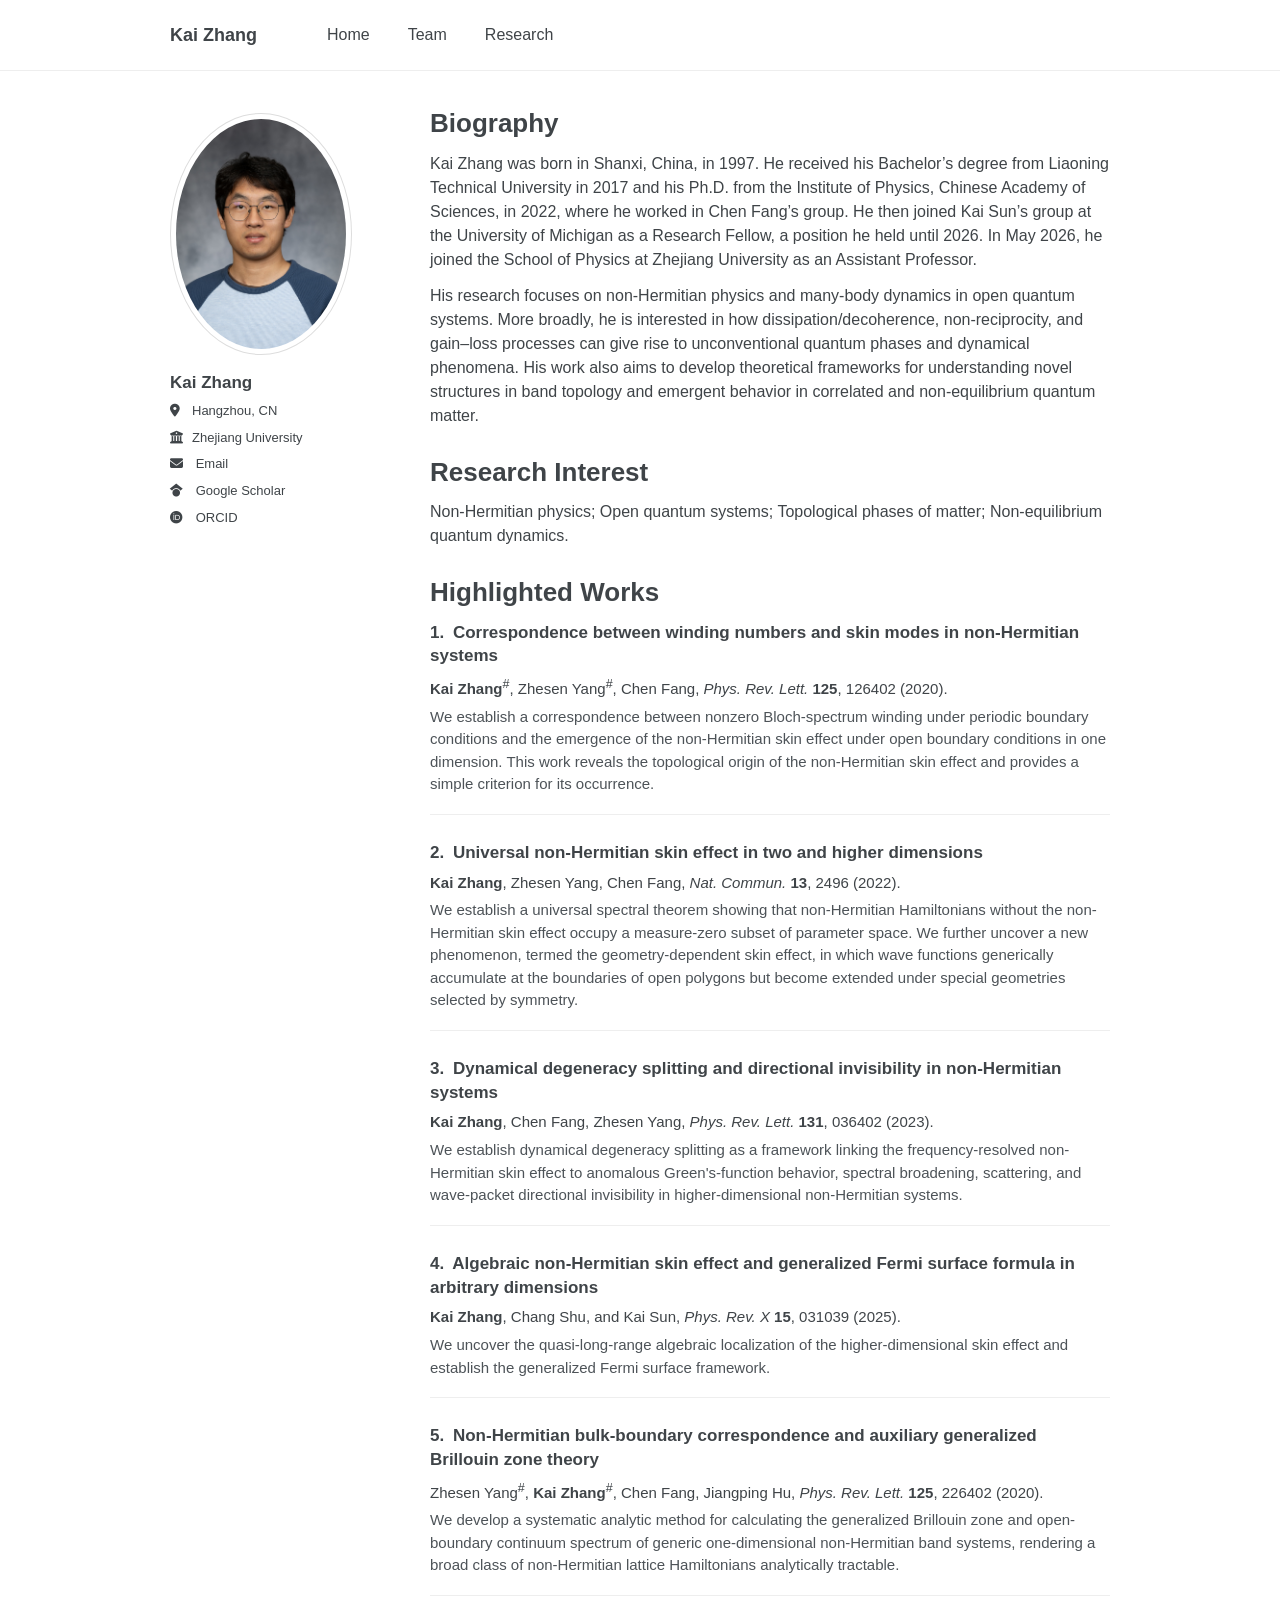
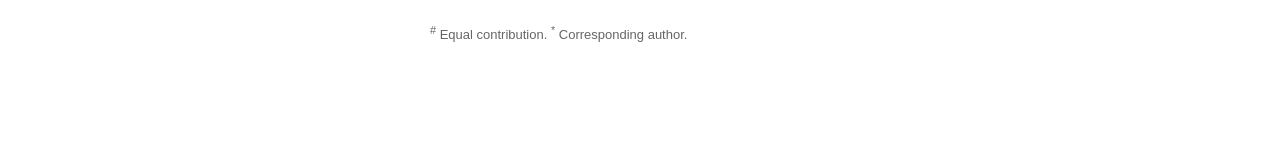
==== index.html @ 3cf2963d "Update index.html" ====
<!DOCTYPE html>
<html lang="en">
<head>
  <meta charset="UTF-8">
  <title>Kai Zhang</title>
  <meta name="viewport" content="width=device-width, initial-scale=1.0">
  <link rel="stylesheet" href="style.css">
  <link rel="stylesheet"
        href="https://cdnjs.cloudflare.com/ajax/libs/font-awesome/6.5.1/css/all.min.css">
</head>
<body>

  <header class="topbar">
    <div class="topbar-inner">
      <div class="site-title">Kai Zhang</div>
      <nav class="nav-links">
        <a href="index.html">Home</a>
        <a href="team.html">Team</a>
        <a href="research.html">Research</a>
      </nav>
    </div>
  </header>

  <main class="site-container home-grid">

    <aside class="sidebar">
      <img src="kai.jpg" alt="Kai Zhang" class="profile-photo">

      <h2>Kai Zhang</h2>

      <p class="side-item">
        <i class="fa-solid fa-location-dot"></i>Hangzhou, CN
      </p>

      <p class="side-item">
        <i class="fa-solid fa-building-columns"></i>Zhejiang University
      </p>

      <p class="side-item">
        <i class="fa-solid fa-envelope"></i>
        <a href="mailto:phykai@zju.edu.cn">Email</a>
      </p>

      <p class="side-item">
        <i class="fa-brands fa-google-scholar"></i>
        <a href="https://scholar.google.com/citations?hl=en&user=4ITLYR4AAAAJ" target="_blank">
          Google Scholar
        </a>
      </p>

      <p class="side-item">
        <i class="fa-brands fa-orcid"></i>
        <a href="https://orcid.org/0000-0002-9684-7016" target="_blank">
          ORCID
        </a>
      </p>
    </aside>

    <section class="main-content">

      <section>
        <h1>Biography</h1>

        <p>
          Kai Zhang was born in Shanxi, China, in 1997. He received his Bachelor’s degree from Liaoning Technical University in 2017 
          and his Ph.D. from the Institute of Physics, Chinese Academy of Sciences, in 2022, where he worked in Chen Fang’s group. 
          He then joined Kai Sun’s group at the University of Michigan as a Research Fellow, a position he held until 2026. 
          In May 2026, he joined the School of Physics at Zhejiang University as an Assistant Professor. 
        </p>

        <p>
          His research focuses on non-Hermitian physics and many-body dynamics
          in open quantum systems. More broadly, he is interested in how
          dissipation/decoherence, non-reciprocity, and gain–loss processes can
          give rise to unconventional quantum phases and dynamical phenomena.
          His work also aims to develop theoretical frameworks for understanding
          novel structures in band topology and emergent behavior in correlated
          and non-equilibrium quantum matter.
        </p>
      </section>

      <section>
        <h1>Research Interest</h1>

        <p>
          Non-Hermitian physics; Open quantum systems; Topological phases of matter;
          Non-equilibrium quantum dynamics.
        </p>
      </section>

      <section class="highlighted-works">
        <h1>Highlighted Works</h1>

        <div class="work-item">
          <h2>
            <span class="work-number">1.</span>
            <a href="https://link.aps.org/doi/10.1103/PhysRevLett.125.126402" target="_blank">
              Correspondence between winding numbers and skin modes in non-Hermitian systems
            </a>
          </h2>
          <p class="work-authors">
            <strong>Kai Zhang</strong><sup>#</sup>, Zhesen Yang<sup>#</sup>, Chen Fang,
            <em>Phys. Rev. Lett.</em> <strong>125</strong>, 126402 (2020).
          </p>
          <p class="work-summary">
            We establish a correspondence between nonzero Bloch-spectrum winding under periodic
            boundary conditions and the emergence of the non-Hermitian skin effect under open
            boundary conditions in one dimension. This work reveals the topological origin of
            the non-Hermitian skin effect and provides a simple criterion for its occurrence.
          </p>
        </div>

        <div class="work-item">
          <h2>
            <span class="work-number">2.</span>
            <a href="https://www.nature.com/articles/s41467-022-30161-6" target="_blank">
              Universal non-Hermitian skin effect in two and higher dimensions
            </a>
          </h2>
          <p class="work-authors">
            <strong>Kai Zhang</strong>, Zhesen Yang, Chen Fang,
            <em>Nat. Commun.</em> <strong>13</strong>, 2496 (2022).
          </p>
          <p class="work-summary">
            We establish a universal spectral theorem showing that non-Hermitian Hamiltonians
            without the non-Hermitian skin effect occupy a measure-zero subset of parameter space.
            We further uncover a new phenomenon, termed the geometry-dependent skin effect,
            in which wave functions generically accumulate at the boundaries of open polygons
            but become extended under special geometries selected by symmetry.
          </p>
        </div>

        <div class="work-item">
          <h2>
            <span class="work-number">3.</span>
            <a href="https://link.aps.org/doi/10.1103/PhysRevLett.131.036402" target="_blank">
              Dynamical degeneracy splitting and directional invisibility in non-Hermitian systems
            </a>
          </h2>
          <p class="work-authors">
            <strong>Kai Zhang</strong>, Chen Fang, Zhesen Yang,
            <em>Phys. Rev. Lett.</em> <strong>131</strong>, 036402 (2023).
          </p>
          <p class="work-summary">
            We establish dynamical degeneracy splitting as a framework linking the
            frequency-resolved non-Hermitian skin effect to anomalous Green's-function
            behavior, spectral broadening, scattering, and wave-packet directional
            invisibility in higher-dimensional non-Hermitian systems.
          </p>
        </div>

        <div class="work-item">
          <h2>
            <span class="work-number">4.</span>
            <a href="https://journals.aps.org/prx/abstract/10.1103/cwwd-bclc" target="_blank">
              Algebraic non-Hermitian skin effect and generalized Fermi surface formula in arbitrary dimensions
            </a>
          </h2>
          <p class="work-authors">
            <strong>Kai Zhang</strong>, Chang Shu, and Kai Sun,
            <em>Phys. Rev. X</em> <strong>15</strong>, 031039 (2025).
          </p>
          <p class="work-summary">
            We uncover the quasi-long-range algebraic localization of the higher-dimensional
            skin effect and establish the generalized Fermi surface framework.
          </p>
        </div>

        <div class="work-item">
          <h2>
            <span class="work-number">5.</span>
            <a href="https://link.aps.org/doi/10.1103/PhysRevLett.125.226402" target="_blank">
              Non-Hermitian bulk-boundary correspondence and auxiliary generalized Brillouin zone theory
            </a>
          </h2>
          <p class="work-authors">
            Zhesen Yang<sup>#</sup>, <strong>Kai Zhang</strong><sup>#</sup>,
            Chen Fang, Jiangping Hu,
            <em>Phys. Rev. Lett.</em> <strong>125</strong>, 226402 (2020).
          </p>
          <p class="work-summary">
            We develop a systematic analytic method for calculating the generalized Brillouin
            zone and open-boundary continuum spectrum of generic one-dimensional non-Hermitian
            band systems, rendering a broad class of non-Hermitian lattice Hamiltonians
            analytically tractable.
          </p>
        </div>

        <p class="note"><sup>#</sup> Equal contribution.  <sup>*</sup> Corresponding author.</p>
      </section>

    </section>
  </main>

</body>
</html>
---- style.css ----
/* Global */
html {
  overflow-y: scroll;
}

body {
  margin: 0;
  padding: 0;
  font-family: Arial, Helvetica, sans-serif;
  color: #3f4448;
  background: #ffffff;
}

a {
  color: #2793c7;
  text-decoration: underline;
}

a:hover {
  color: #16729c;
}

/* Top navigation bar */
.topbar {
  width: 100%;
  height: 70px;
  border-bottom: 1px solid #eeeeee;
  background: #ffffff;
}

.topbar-inner {
  max-width: 980px;
  height: 70px;
  margin: 0 auto;
  padding: 0 20px;

  display: flex;
  align-items: center;
  justify-content: flex-start;
  box-sizing: border-box;
}

.site-title {
  font-size: 18px;
  font-weight: 700;
  color: #3f4448;
  margin-right: 70px;
}

.nav-links {
  display: flex;
  align-items: center;
  gap: 38px;
}

.nav-links a {
  font-size: 16px;
  font-weight: 500;
  color: #3f4448;
  text-decoration: none;
}

.nav-links a:hover {
  color: #2793c7;
  text-decoration: none;
}

/* Main layout */
.site-container {
  max-width: 980px;
  margin: 0 auto;
  padding: 36px 20px 70px 20px;
  box-sizing: border-box;
}

/* Homepage two-column layout */
.home-grid {
  display: grid;
  grid-template-columns: 190px 1fr;
  column-gap: 70px;
  align-items: start;
}

/* Sidebar */
.sidebar {
  padding-top: 6px;
}

.profile-photo {
  width: 170px;
  height: 230px;
  object-fit: cover;
  border-radius: 50%;
  border: 1px solid #dddddd;
  padding: 5px;
  background: #ffffff;
  display: block;
  margin-bottom: 18px;
}

.sidebar h2 {
  font-size: 17px;
  line-height: 1.2;
  margin: 0 0 4px 0;
  color: #3f4448;
}

.side-item {
  font-size: 13px;
  line-height: 1.35;
  margin: 9px 0;
  color: #3f4448;
}

.side-item i {
  width: 18px;
  margin-right: 4px;
  color: #3f4448;
}

.side-item a {
  color: #3f4448;
  text-decoration: none;
}

.side-item a:hover {
  color: #2793c7;
  text-decoration: none;
}

/* Main content */
.main-content {
  max-width: 680px;
  min-width: 0;
}

.main-content section {
  margin-bottom: 28px;
}

h1 {
  font-size: 26px;
  line-height: 1.25;
  font-weight: 700;
  margin: 0 0 12px 0;
  color: #3f4448;
}

h2 {
  font-size: 17px;
  line-height: 1.35;
  font-weight: 700;
  margin: 20px 0 6px 0;
  color: #3f4448;
}

p {
  font-size: 16px;
  line-height: 1.5;
  margin: 6px 0 12px 0;
  color: #3f4448;
}

ul {
  margin-top: 6px;
  padding-left: 24px;
}

li {
  font-size: 16px;
  line-height: 1.5;
  margin-bottom: 5px;
}

/* Single-column pages: Team and Research */
.page-content {
  max-width: 760px;
}

.page-content section {
  margin-bottom: 30px;
}

/* Research image block, if used */
.research-block {
  display: grid;
  grid-template-columns: 1fr 210px;
  column-gap: 36px;
  align-items: start;
}

.research-image {
  width: 210px;
  border-radius: 8px;
  margin-top: 10px;
}

/* Highlighted works */
.highlighted-works {
  margin-top: 28px;
}

.work-item {
  margin-bottom: 26px;
  padding-bottom: 18px;
  border-bottom: 1px solid #eeeeee;
}

.work-item h2 {
  font-size: 17px;
  line-height: 1.4;
  margin: 0 0 7px 0;
  font-weight: 700;
}

.work-number {
  color: #3f4448;
  margin-right: 4px;
}

.work-item h2 a {
  color: #3f4448;
  text-decoration: none;
}

.work-item h2 a:hover {
  color: #2793c7;
  text-decoration: underline;
}

.work-authors {
  font-size: 15px;
  line-height: 1.45;
  margin: 5px 0;
  color: #3f4448;
}

.work-summary {
  font-size: 15px;
  line-height: 1.5;
  margin: 6px 0 0 0;
  color: #4d5358;
}

.note {
  font-size: 13px;
  color: #666666;
}

/* Mobile version */
@media (max-width: 780px) {
  .topbar {
    height: auto;
  }

  .topbar-inner {
    height: auto;
    padding: 16px 20px;
    flex-direction: column;
    align-items: flex-start;
  }

  .site-title {
    margin-right: 0;
    margin-bottom: 12px;
  }

  .nav-links {
    gap: 22px;
    flex-wrap: wrap;
  }

  .site-container {
    padding: 30px 22px 60px 22px;
  }

  .home-grid {
    grid-template-columns: 1fr;
    row-gap: 34px;
  }

  .profile-photo {
    width: 160px;
    height: 210px;
  }

  .main-content {
    max-width: 100%;
  }

  .research-block {
    grid-template-columns: 1fr;
  }

  .research-image {
    width: 100%;
    max-width: 320px;
    margin-top: 18px;
  }
}

/* Publication list */
.publication-list {
  margin-top: 20px;
}

.publication-item {
  margin-bottom: 28px;
  padding-bottom: 18px;
  border-bottom: 1px solid #eeeeee;
}

.pub-number {
  font-size: 15px;
  font-weight: 700;
  margin: 0 0 4px 0;
  color: #3f4448;
}

.pub-authors {
  font-size: 15px;
  line-height: 1.45;
  margin: 0 0 5px 0;
  color: #3f4448;
}

.pub-title {
  font-size: 16px;
  line-height: 1.45;
  font-weight: 700;
  margin: 0 0 5px 0;
}

.pub-title a {
  color: #3f4448;
  text-decoration: none;
}

.pub-title a:hover {
  color: #2793c7;
  text-decoration: underline;
}

.pub-journal {
  font-size: 15px;
  line-height: 1.45;
  margin: 0;
  color: #4d5358;
}
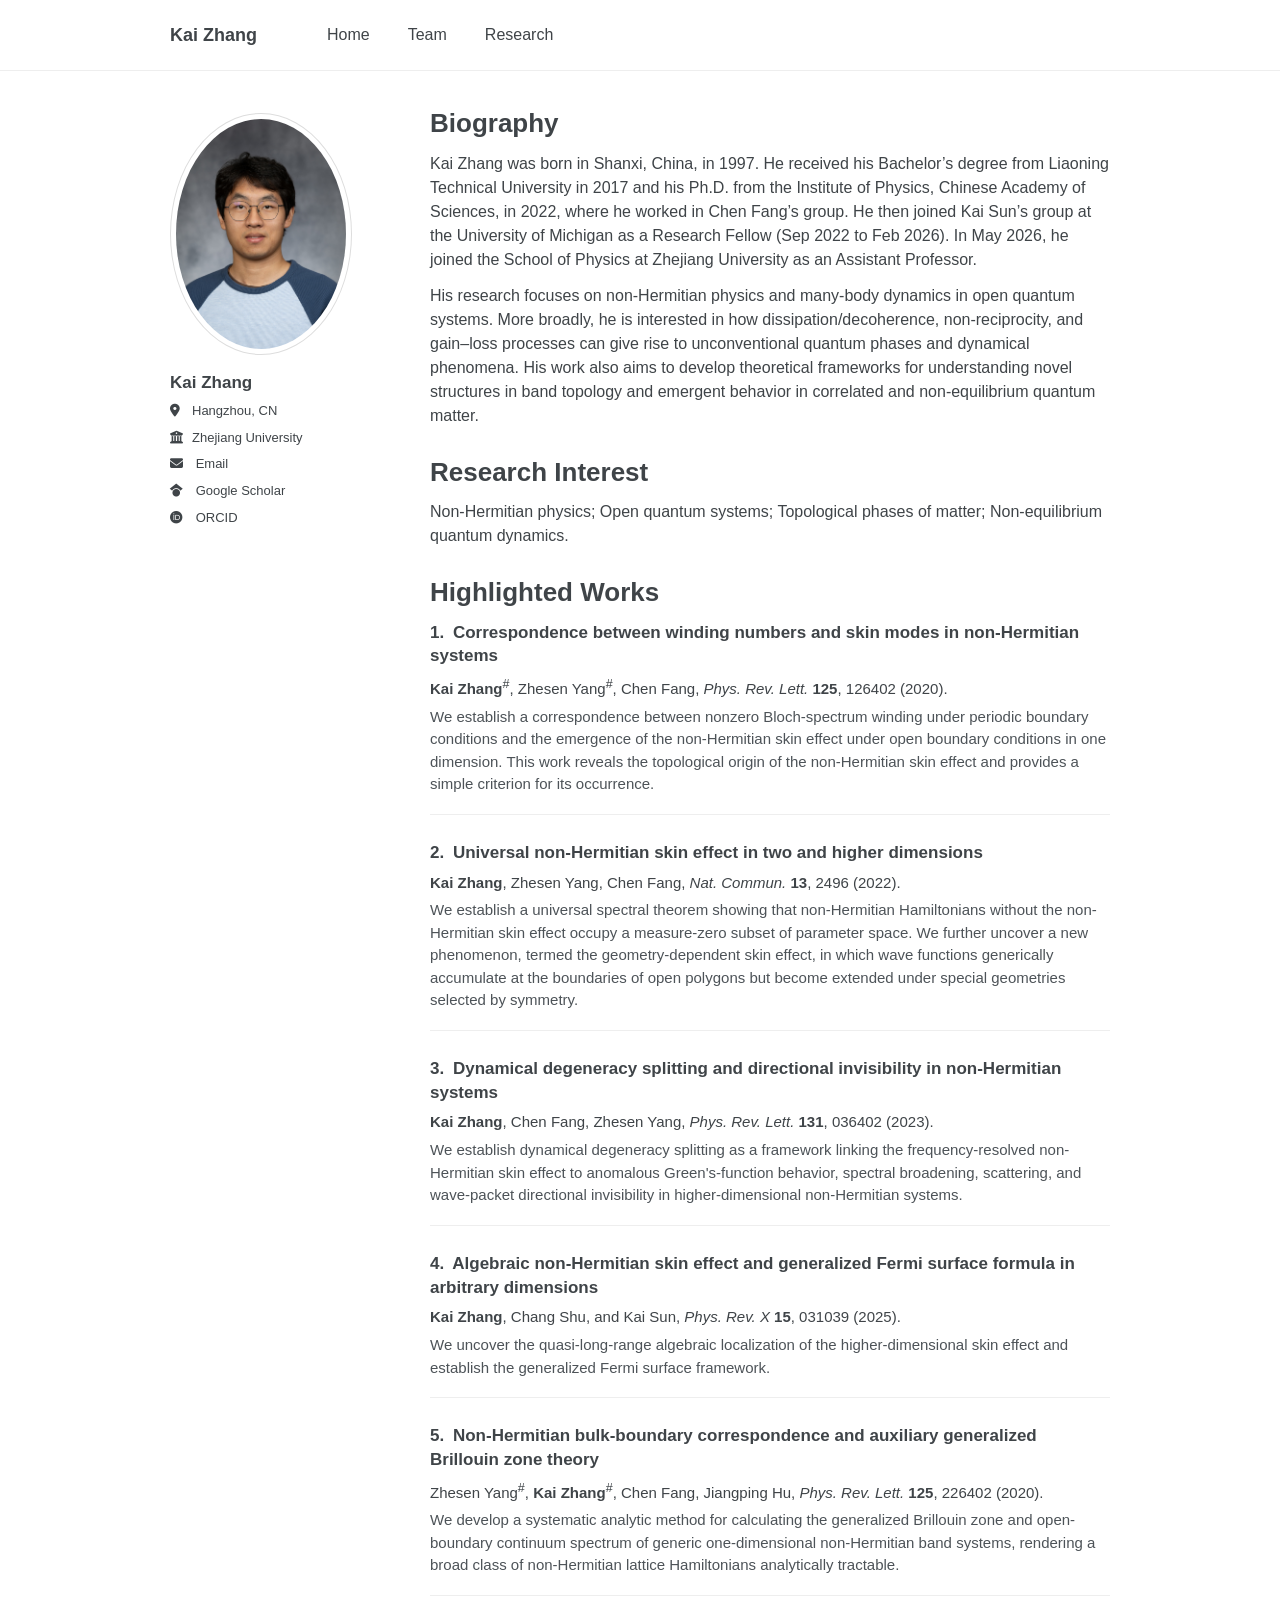
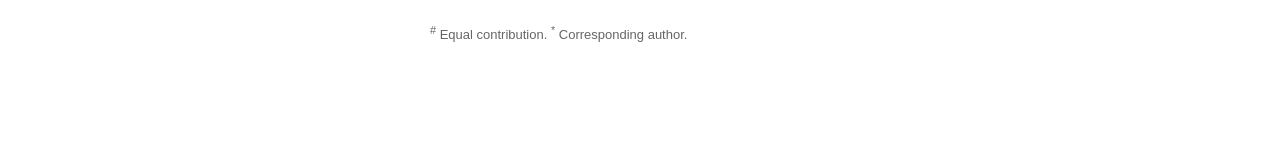
==== commit ef312e61: "Update index.html" ====
--- a/index.html
+++ b/index.html
@@ -64,7 +64,7 @@
         <p>
           Kai Zhang was born in Shanxi, China, in 1997. He received his Bachelor’s degree from Liaoning Technical University in 2017 
           and his Ph.D. from the Institute of Physics, Chinese Academy of Sciences, in 2022, where he worked in Chen Fang’s group. 
-          He then joined Kai Sun’s group at the University of Michigan as a Research Fellow, a position he held until 2026. 
+          He then joined Kai Sun’s group at the University of Michigan as a Research Fellow (Sep 2022 to Feb 2026). 
           In May 2026, he joined the School of Physics at Zhejiang University as an Assistant Professor. 
         </p>
 
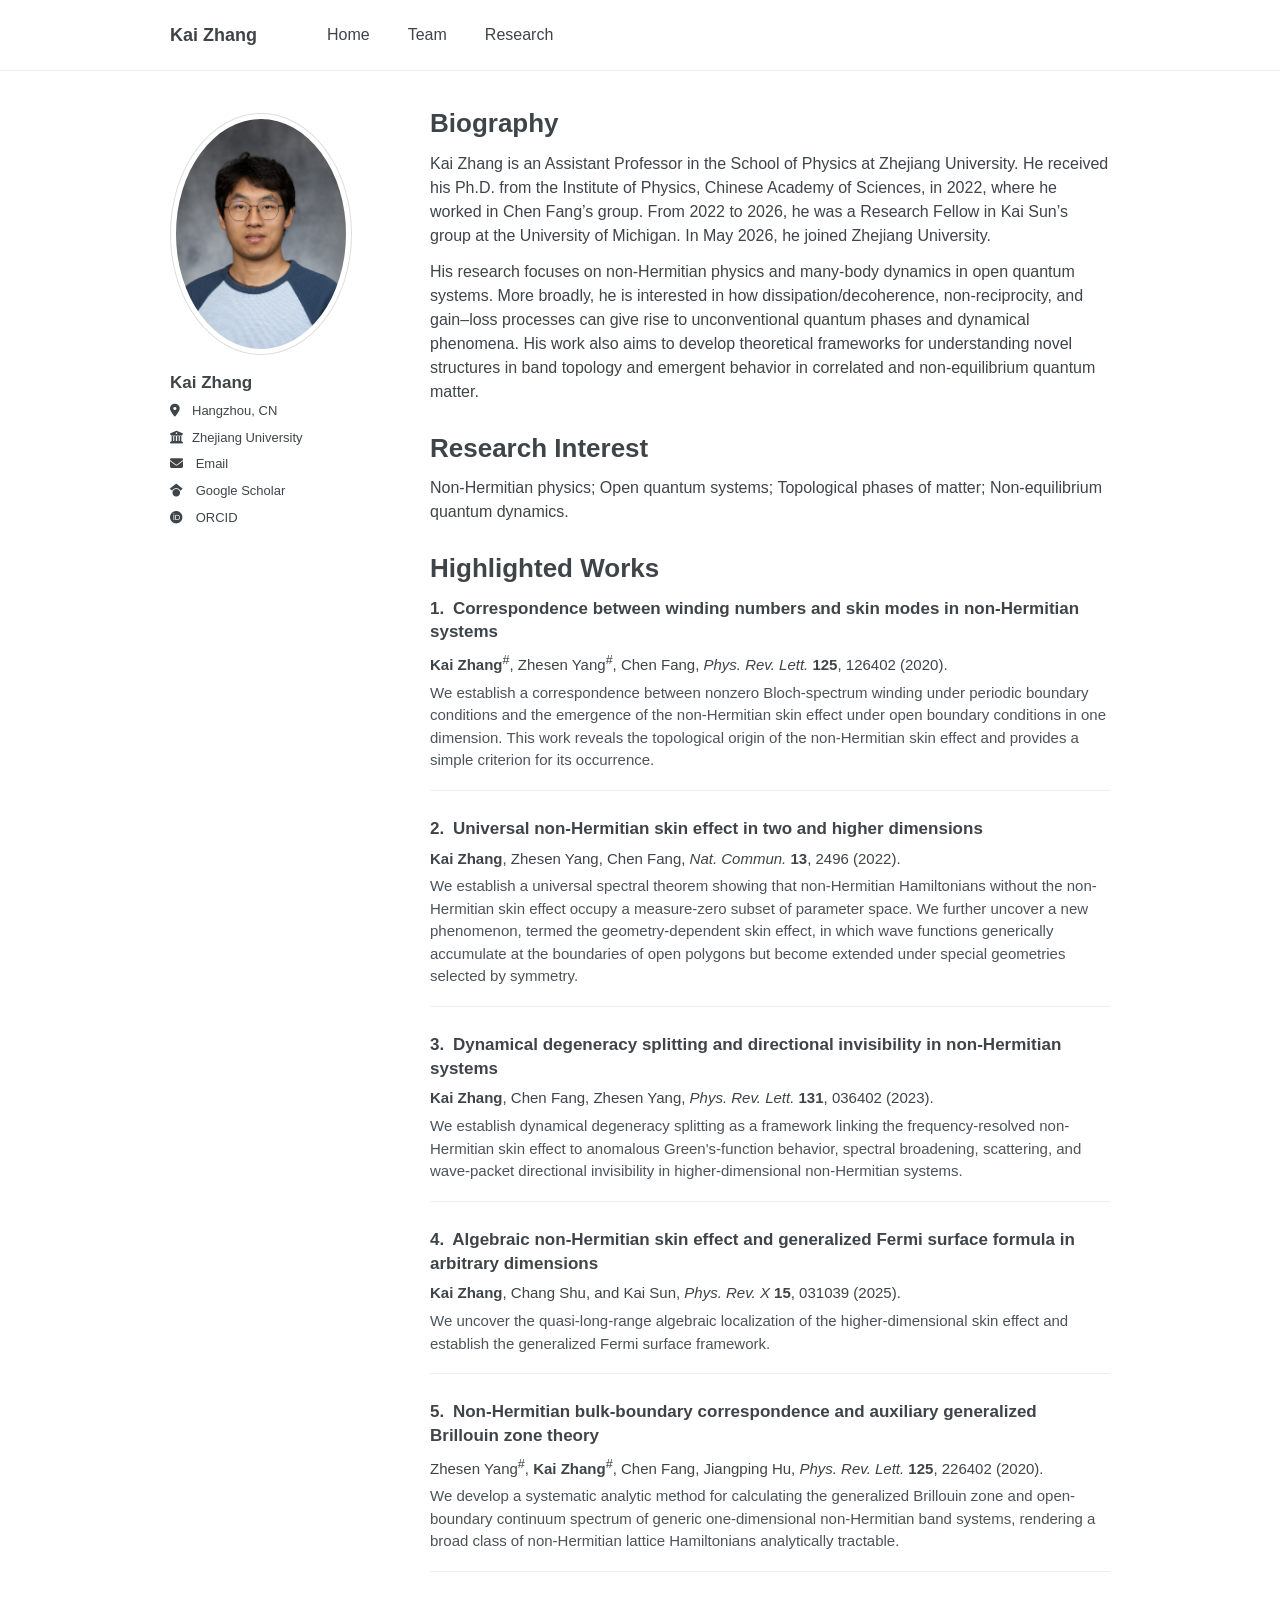
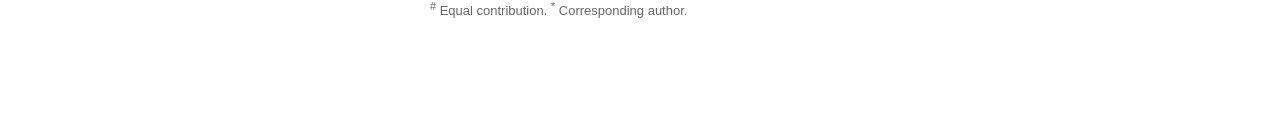
==== commit 62758534: "Update index.html" ====
--- a/index.html
+++ b/index.html
@@ -62,21 +62,13 @@
         <h1>Biography</h1>
 
         <p>
-          Kai Zhang was born in Shanxi, China, in 1997. He received his Bachelor’s degree from Liaoning Technical University in 2017 
-          and his Ph.D. from the Institute of Physics, Chinese Academy of Sciences, in 2022, where he worked in Chen Fang’s group. 
-          He then joined Kai Sun’s group at the University of Michigan as a Research Fellow (Sep 2022 to Feb 2026). 
-          In May 2026, he joined the School of Physics at Zhejiang University as an Assistant Professor. 
+          Kai Zhang is an Assistant Professor in the School of Physics at Zhejiang University. He received his Ph.D. from the Institute of Physics, Chinese Academy of Sciences, in 2022, where he worked in Chen Fang’s group. From 2022 to 2026, he was a Research Fellow in Kai Sun’s group at the University of Michigan. In May 2026, he joined Zhejiang University.
+        </p> 
+        
+        <p>
+          His research focuses on non-Hermitian physics and many-body dynamics in open quantum systems. More broadly, he is interested in how dissipation/decoherence, non-reciprocity, and gain–loss processes can give rise to unconventional quantum phases and dynamical phenomena. His work also aims to develop theoretical frameworks for understanding novel structures in band topology and emergent behavior in correlated and non-equilibrium quantum matter. 
         </p>
 
-        <p>
-          His research focuses on non-Hermitian physics and many-body dynamics
-          in open quantum systems. More broadly, he is interested in how
-          dissipation/decoherence, non-reciprocity, and gain–loss processes can
-          give rise to unconventional quantum phases and dynamical phenomena.
-          His work also aims to develop theoretical frameworks for understanding
-          novel structures in band topology and emergent behavior in correlated
-          and non-equilibrium quantum matter.
-        </p>
       </section>
 
       <section>
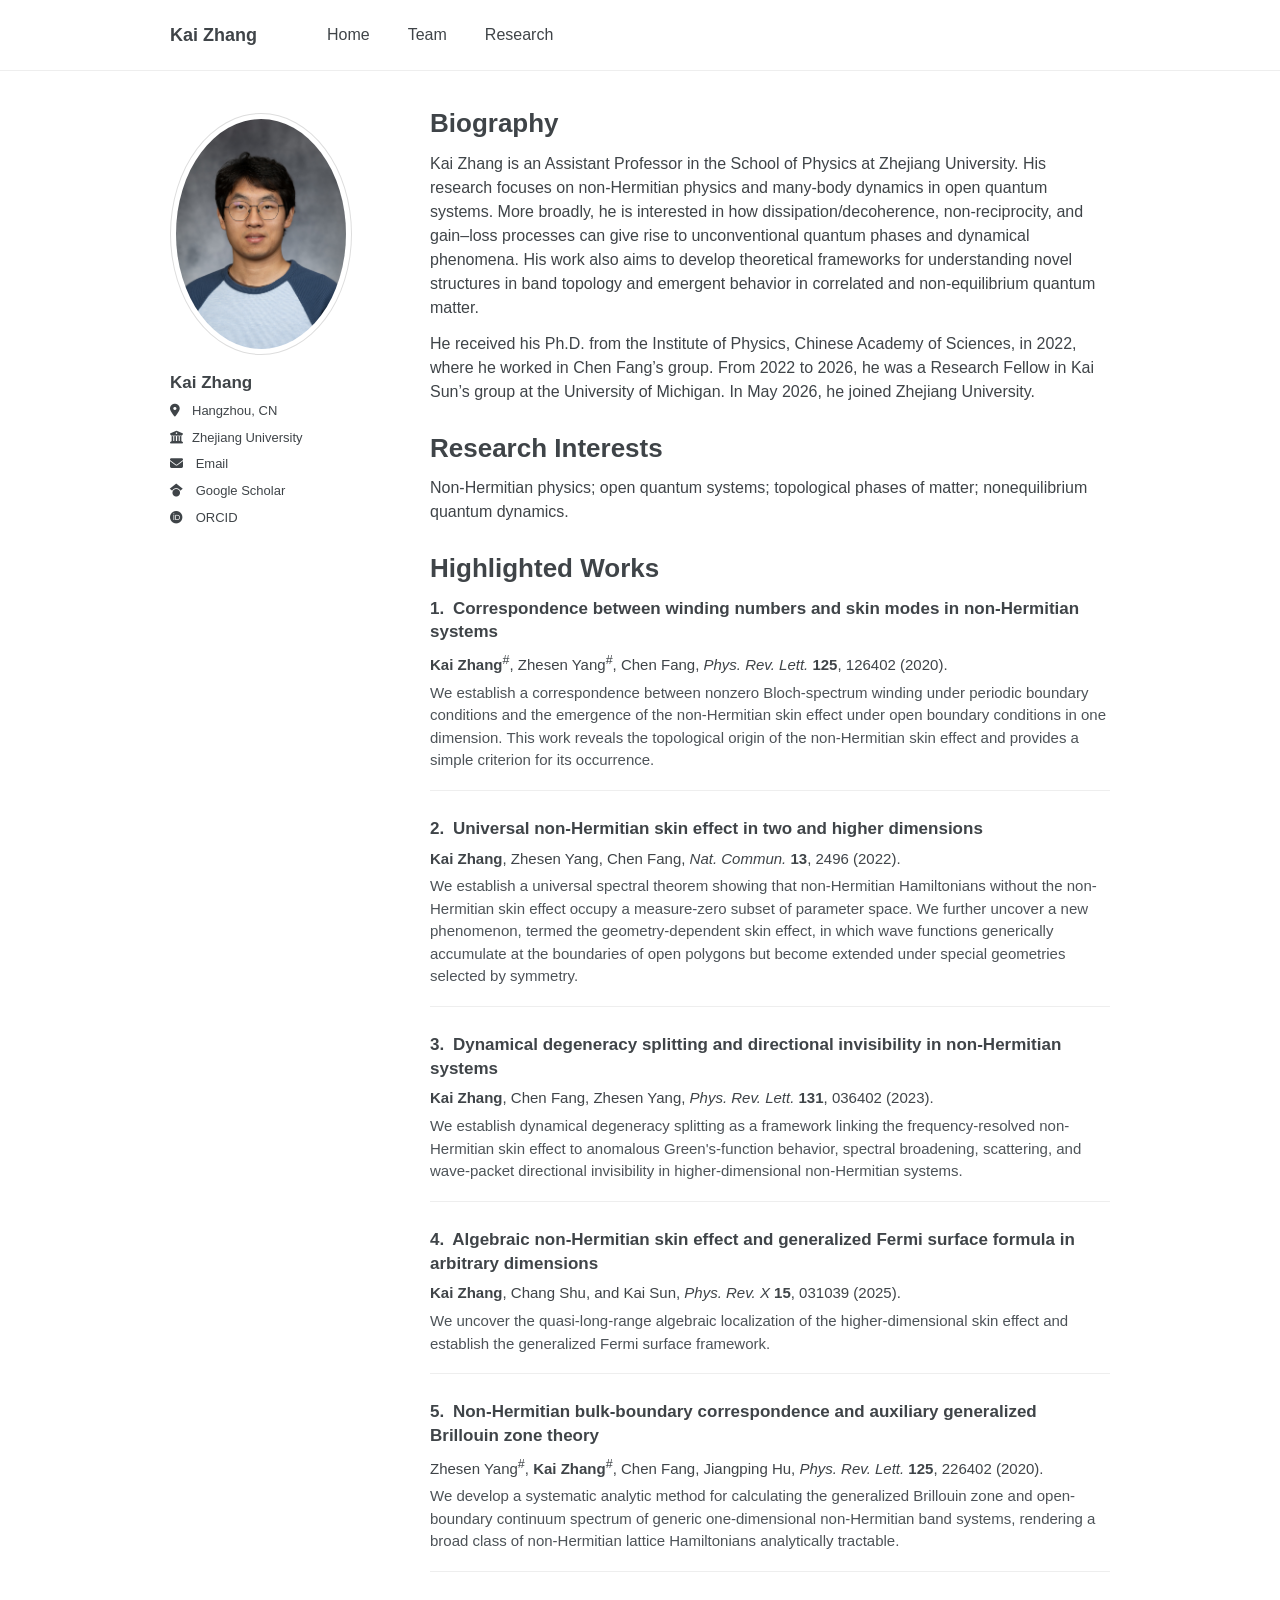
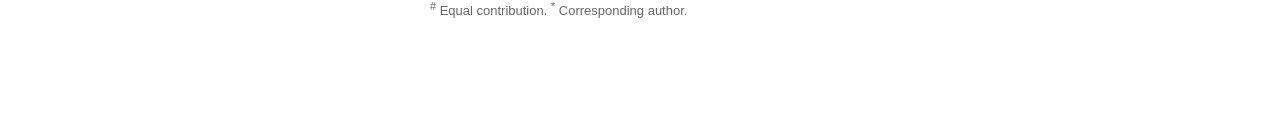
==== commit afab8087: "Update index.html" ====
--- a/index.html
+++ b/index.html
@@ -62,21 +62,20 @@
         <h1>Biography</h1>
 
         <p>
-          Kai Zhang is an Assistant Professor in the School of Physics at Zhejiang University. He received his Ph.D. from the Institute of Physics, Chinese Academy of Sciences, in 2022, where he worked in Chen Fang’s group. From 2022 to 2026, he was a Research Fellow in Kai Sun’s group at the University of Michigan. In May 2026, he joined Zhejiang University.
+          Kai Zhang is an Assistant Professor in the School of Physics at Zhejiang University. His research focuses on non-Hermitian physics and many-body dynamics in open quantum systems. More broadly, he is interested in how dissipation/decoherence, non-reciprocity, and gain–loss processes can give rise to unconventional quantum phases and dynamical phenomena. His work also aims to develop theoretical frameworks for understanding novel structures in band topology and emergent behavior in correlated and non-equilibrium quantum matter. 
         </p> 
         
         <p>
-          His research focuses on non-Hermitian physics and many-body dynamics in open quantum systems. More broadly, he is interested in how dissipation/decoherence, non-reciprocity, and gain–loss processes can give rise to unconventional quantum phases and dynamical phenomena. His work also aims to develop theoretical frameworks for understanding novel structures in band topology and emergent behavior in correlated and non-equilibrium quantum matter. 
+          He received his Ph.D. from the Institute of Physics, Chinese Academy of Sciences, in 2022, where he worked in Chen Fang’s group. From 2022 to 2026, he was a Research Fellow in Kai Sun’s group at the University of Michigan. In May 2026, he joined Zhejiang University.
         </p>
 
       </section>
 
       <section>
-        <h1>Research Interest</h1>
+        <h1>Research Interests</h1>
 
         <p>
-          Non-Hermitian physics; Open quantum systems; Topological phases of matter;
-          Non-equilibrium quantum dynamics.
+          Non-Hermitian physics; open quantum systems; topological phases of matter; nonequilibrium quantum dynamics.
         </p>
       </section>
 
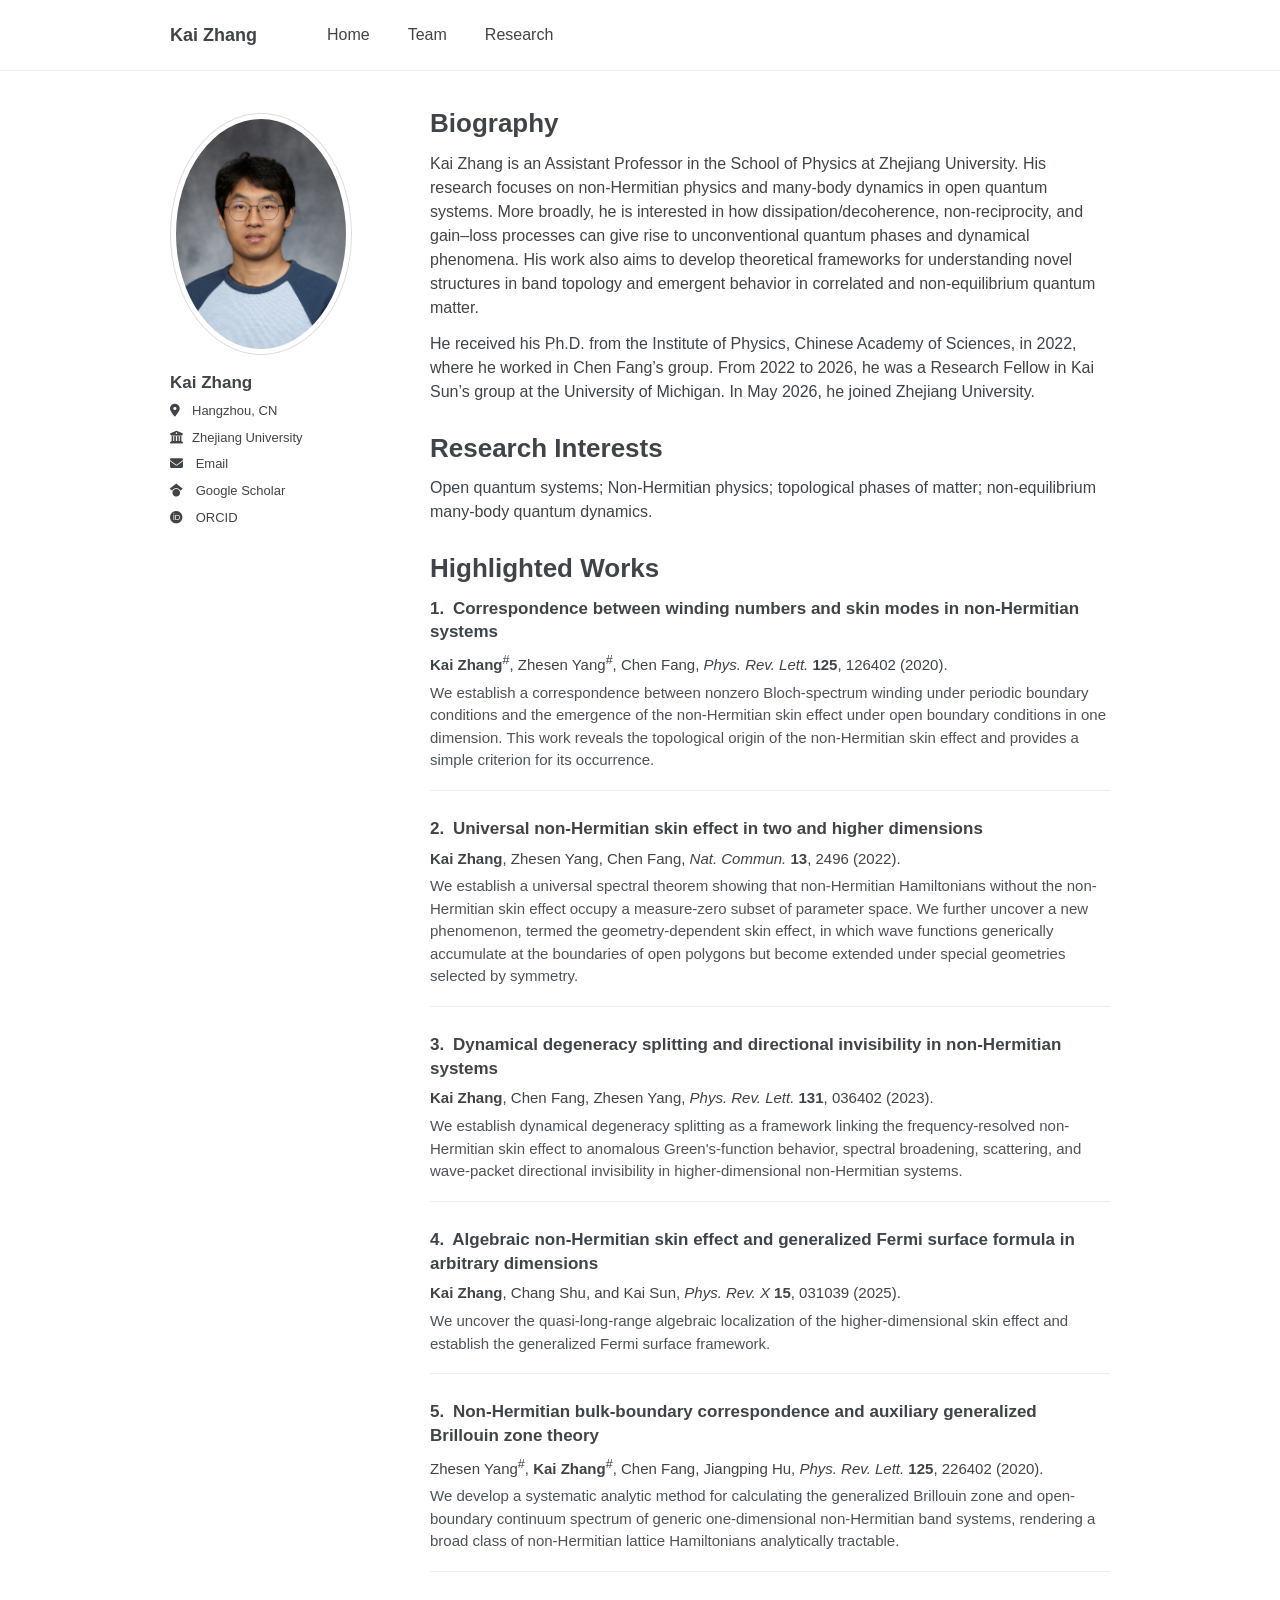
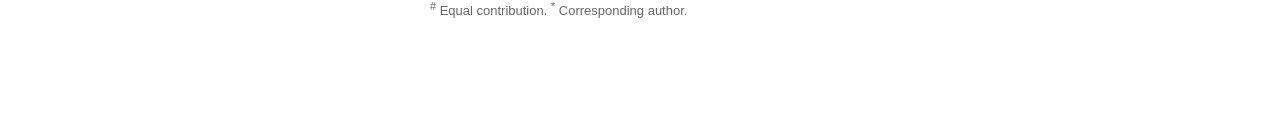
==== commit 91267e71: "Update index.html" ====
--- a/index.html
+++ b/index.html
@@ -75,7 +75,7 @@
         <h1>Research Interests</h1>
 
         <p>
-          Non-Hermitian physics; open quantum systems; topological phases of matter; nonequilibrium quantum dynamics.
+          Open quantum systems; Non-Hermitian physics; topological phases of matter; non-equilibrium many-body quantum dynamics.
         </p>
       </section>
 
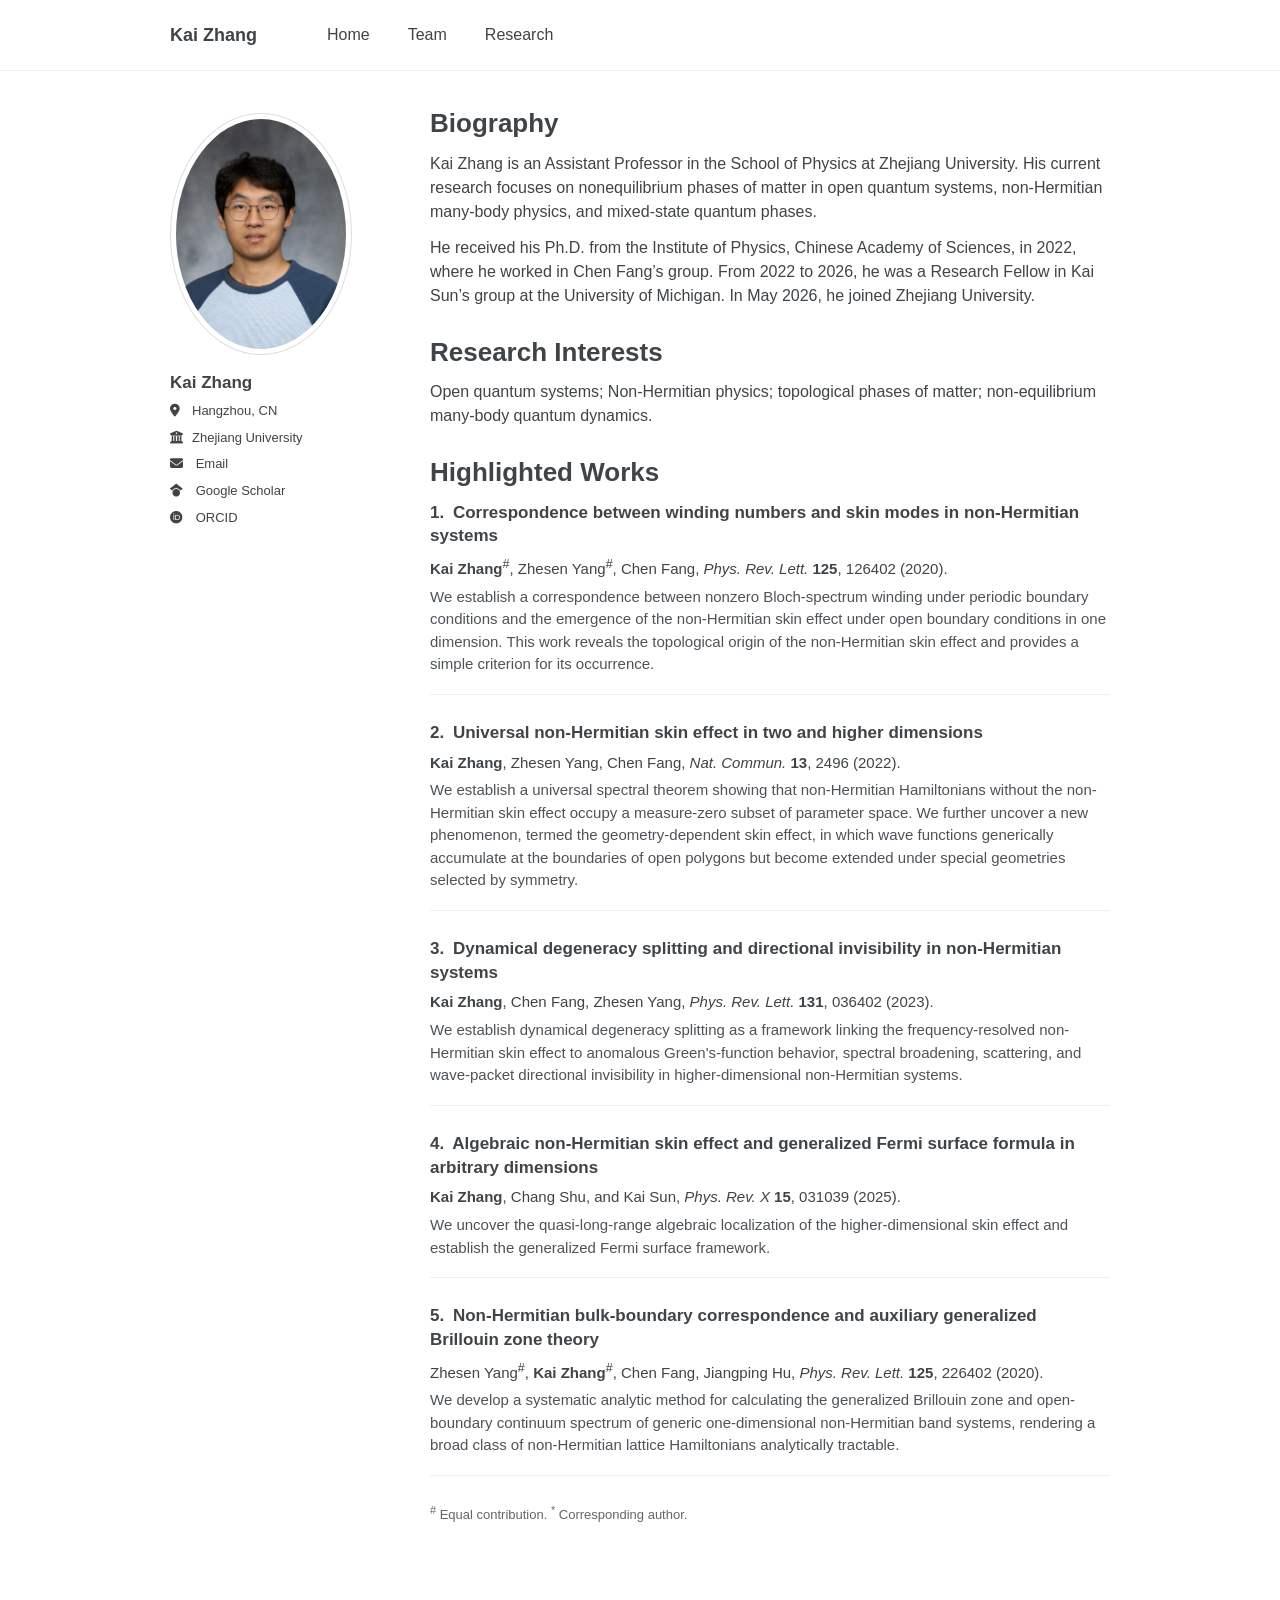
==== commit ca3e8dbf: "Update index.html" ====
--- a/index.html
+++ b/index.html
@@ -56,131 +56,129 @@
       </p>
     </aside>
 
-    <section class="main-content">
+<section class="main-content">
 
-      <section>
-        <h1>Biography</h1>
+<section>
+<h1>Biography</h1>
 
-        <p>
-          Kai Zhang is an Assistant Professor in the School of Physics at Zhejiang University. His research focuses on non-Hermitian physics and many-body dynamics in open quantum systems. More broadly, he is interested in how dissipation/decoherence, non-reciprocity, and gain–loss processes can give rise to unconventional quantum phases and dynamical phenomena. His work also aims to develop theoretical frameworks for understanding novel structures in band topology and emergent behavior in correlated and non-equilibrium quantum matter. 
-        </p> 
-        
-        <p>
-          He received his Ph.D. from the Institute of Physics, Chinese Academy of Sciences, in 2022, where he worked in Chen Fang’s group. From 2022 to 2026, he was a Research Fellow in Kai Sun’s group at the University of Michigan. In May 2026, he joined Zhejiang University.
-        </p>
+<p>
+  Kai Zhang is an Assistant Professor in the School of Physics at Zhejiang University. His current research focuses on nonequilibrium phases of matter in open quantum systems, non-Hermitian many-body physics, and mixed-state quantum phases.        
+</p> 
 
-      </section>
+<p>
+  He received his Ph.D. from the Institute of Physics, Chinese Academy of Sciences, in 2022, where he worked in Chen Fang’s group. From 2022 to 2026, he was a Research Fellow in Kai Sun’s group at the University of Michigan. In May 2026, he joined Zhejiang University.
+</p>
+</section>
 
-      <section>
-        <h1>Research Interests</h1>
+<section>
+<h1>Research Interests</h1>
+<p>
+  Open quantum systems; Non-Hermitian physics; topological phases of matter; non-equilibrium many-body quantum dynamics.
+</p>
+</section>
 
-        <p>
-          Open quantum systems; Non-Hermitian physics; topological phases of matter; non-equilibrium many-body quantum dynamics.
-        </p>
-      </section>
+<section class="highlighted-works">
+<h1>Highlighted Works</h1>
 
-      <section class="highlighted-works">
-        <h1>Highlighted Works</h1>
+<div class="work-item">
+  <h2>
+    <span class="work-number">1.</span>
+    <a href="https://link.aps.org/doi/10.1103/PhysRevLett.125.126402" target="_blank">
+      Correspondence between winding numbers and skin modes in non-Hermitian systems
+    </a>
+  </h2>
+  <p class="work-authors">
+    <strong>Kai Zhang</strong><sup>#</sup>, Zhesen Yang<sup>#</sup>, Chen Fang,
+    <em>Phys. Rev. Lett.</em> <strong>125</strong>, 126402 (2020).
+  </p>
+  <p class="work-summary">
+    We establish a correspondence between nonzero Bloch-spectrum winding under periodic
+    boundary conditions and the emergence of the non-Hermitian skin effect under open
+    boundary conditions in one dimension. This work reveals the topological origin of
+    the non-Hermitian skin effect and provides a simple criterion for its occurrence.
+  </p>
+</div>
 
-        <div class="work-item">
-          <h2>
-            <span class="work-number">1.</span>
-            <a href="https://link.aps.org/doi/10.1103/PhysRevLett.125.126402" target="_blank">
-              Correspondence between winding numbers and skin modes in non-Hermitian systems
-            </a>
-          </h2>
-          <p class="work-authors">
-            <strong>Kai Zhang</strong><sup>#</sup>, Zhesen Yang<sup>#</sup>, Chen Fang,
-            <em>Phys. Rev. Lett.</em> <strong>125</strong>, 126402 (2020).
-          </p>
-          <p class="work-summary">
-            We establish a correspondence between nonzero Bloch-spectrum winding under periodic
-            boundary conditions and the emergence of the non-Hermitian skin effect under open
-            boundary conditions in one dimension. This work reveals the topological origin of
-            the non-Hermitian skin effect and provides a simple criterion for its occurrence.
-          </p>
-        </div>
+<div class="work-item">
+  <h2>
+    <span class="work-number">2.</span>
+    <a href="https://www.nature.com/articles/s41467-022-30161-6" target="_blank">
+      Universal non-Hermitian skin effect in two and higher dimensions
+    </a>
+  </h2>
+  <p class="work-authors">
+    <strong>Kai Zhang</strong>, Zhesen Yang, Chen Fang,
+    <em>Nat. Commun.</em> <strong>13</strong>, 2496 (2022).
+  </p>
+  <p class="work-summary">
+    We establish a universal spectral theorem showing that non-Hermitian Hamiltonians
+    without the non-Hermitian skin effect occupy a measure-zero subset of parameter space.
+    We further uncover a new phenomenon, termed the geometry-dependent skin effect,
+    in which wave functions generically accumulate at the boundaries of open polygons
+    but become extended under special geometries selected by symmetry.
+  </p>
+</div>
 
-        <div class="work-item">
-          <h2>
-            <span class="work-number">2.</span>
-            <a href="https://www.nature.com/articles/s41467-022-30161-6" target="_blank">
-              Universal non-Hermitian skin effect in two and higher dimensions
-            </a>
-          </h2>
-          <p class="work-authors">
-            <strong>Kai Zhang</strong>, Zhesen Yang, Chen Fang,
-            <em>Nat. Commun.</em> <strong>13</strong>, 2496 (2022).
-          </p>
-          <p class="work-summary">
-            We establish a universal spectral theorem showing that non-Hermitian Hamiltonians
-            without the non-Hermitian skin effect occupy a measure-zero subset of parameter space.
-            We further uncover a new phenomenon, termed the geometry-dependent skin effect,
-            in which wave functions generically accumulate at the boundaries of open polygons
-            but become extended under special geometries selected by symmetry.
-          </p>
-        </div>
+<div class="work-item">
+  <h2>
+    <span class="work-number">3.</span>
+    <a href="https://link.aps.org/doi/10.1103/PhysRevLett.131.036402" target="_blank">
+      Dynamical degeneracy splitting and directional invisibility in non-Hermitian systems
+    </a>
+  </h2>
+  <p class="work-authors">
+    <strong>Kai Zhang</strong>, Chen Fang, Zhesen Yang,
+    <em>Phys. Rev. Lett.</em> <strong>131</strong>, 036402 (2023).
+  </p>
+  <p class="work-summary">
+    We establish dynamical degeneracy splitting as a framework linking the
+    frequency-resolved non-Hermitian skin effect to anomalous Green's-function
+    behavior, spectral broadening, scattering, and wave-packet directional
+    invisibility in higher-dimensional non-Hermitian systems.
+  </p>
+</div>
 
-        <div class="work-item">
-          <h2>
-            <span class="work-number">3.</span>
-            <a href="https://link.aps.org/doi/10.1103/PhysRevLett.131.036402" target="_blank">
-              Dynamical degeneracy splitting and directional invisibility in non-Hermitian systems
-            </a>
-          </h2>
-          <p class="work-authors">
-            <strong>Kai Zhang</strong>, Chen Fang, Zhesen Yang,
-            <em>Phys. Rev. Lett.</em> <strong>131</strong>, 036402 (2023).
-          </p>
-          <p class="work-summary">
-            We establish dynamical degeneracy splitting as a framework linking the
-            frequency-resolved non-Hermitian skin effect to anomalous Green's-function
-            behavior, spectral broadening, scattering, and wave-packet directional
-            invisibility in higher-dimensional non-Hermitian systems.
-          </p>
-        </div>
+<div class="work-item">
+  <h2>
+    <span class="work-number">4.</span>
+    <a href="https://journals.aps.org/prx/abstract/10.1103/cwwd-bclc" target="_blank">
+      Algebraic non-Hermitian skin effect and generalized Fermi surface formula in arbitrary dimensions
+    </a>
+  </h2>
+  <p class="work-authors">
+    <strong>Kai Zhang</strong>, Chang Shu, and Kai Sun,
+    <em>Phys. Rev. X</em> <strong>15</strong>, 031039 (2025).
+  </p>
+  <p class="work-summary">
+    We uncover the quasi-long-range algebraic localization of the higher-dimensional
+    skin effect and establish the generalized Fermi surface framework.
+  </p>
+</div>
 
-        <div class="work-item">
-          <h2>
-            <span class="work-number">4.</span>
-            <a href="https://journals.aps.org/prx/abstract/10.1103/cwwd-bclc" target="_blank">
-              Algebraic non-Hermitian skin effect and generalized Fermi surface formula in arbitrary dimensions
-            </a>
-          </h2>
-          <p class="work-authors">
-            <strong>Kai Zhang</strong>, Chang Shu, and Kai Sun,
-            <em>Phys. Rev. X</em> <strong>15</strong>, 031039 (2025).
-          </p>
-          <p class="work-summary">
-            We uncover the quasi-long-range algebraic localization of the higher-dimensional
-            skin effect and establish the generalized Fermi surface framework.
-          </p>
-        </div>
+<div class="work-item">
+  <h2>
+    <span class="work-number">5.</span>
+    <a href="https://link.aps.org/doi/10.1103/PhysRevLett.125.226402" target="_blank">
+      Non-Hermitian bulk-boundary correspondence and auxiliary generalized Brillouin zone theory
+    </a>
+  </h2>
+  <p class="work-authors">
+    Zhesen Yang<sup>#</sup>, <strong>Kai Zhang</strong><sup>#</sup>,
+    Chen Fang, Jiangping Hu,
+    <em>Phys. Rev. Lett.</em> <strong>125</strong>, 226402 (2020).
+  </p>
+  <p class="work-summary">
+    We develop a systematic analytic method for calculating the generalized Brillouin
+    zone and open-boundary continuum spectrum of generic one-dimensional non-Hermitian
+    band systems, rendering a broad class of non-Hermitian lattice Hamiltonians
+    analytically tractable.
+  </p>
+</div>
 
-        <div class="work-item">
-          <h2>
-            <span class="work-number">5.</span>
-            <a href="https://link.aps.org/doi/10.1103/PhysRevLett.125.226402" target="_blank">
-              Non-Hermitian bulk-boundary correspondence and auxiliary generalized Brillouin zone theory
-            </a>
-          </h2>
-          <p class="work-authors">
-            Zhesen Yang<sup>#</sup>, <strong>Kai Zhang</strong><sup>#</sup>,
-            Chen Fang, Jiangping Hu,
-            <em>Phys. Rev. Lett.</em> <strong>125</strong>, 226402 (2020).
-          </p>
-          <p class="work-summary">
-            We develop a systematic analytic method for calculating the generalized Brillouin
-            zone and open-boundary continuum spectrum of generic one-dimensional non-Hermitian
-            band systems, rendering a broad class of non-Hermitian lattice Hamiltonians
-            analytically tractable.
-          </p>
-        </div>
+<p class="note"><sup>#</sup> Equal contribution.  <sup>*</sup> Corresponding author.</p>
+</section>
 
-        <p class="note"><sup>#</sup> Equal contribution.  <sup>*</sup> Corresponding author.</p>
-      </section>
-
-    </section>
+</section>
   </main>
 
 </body>
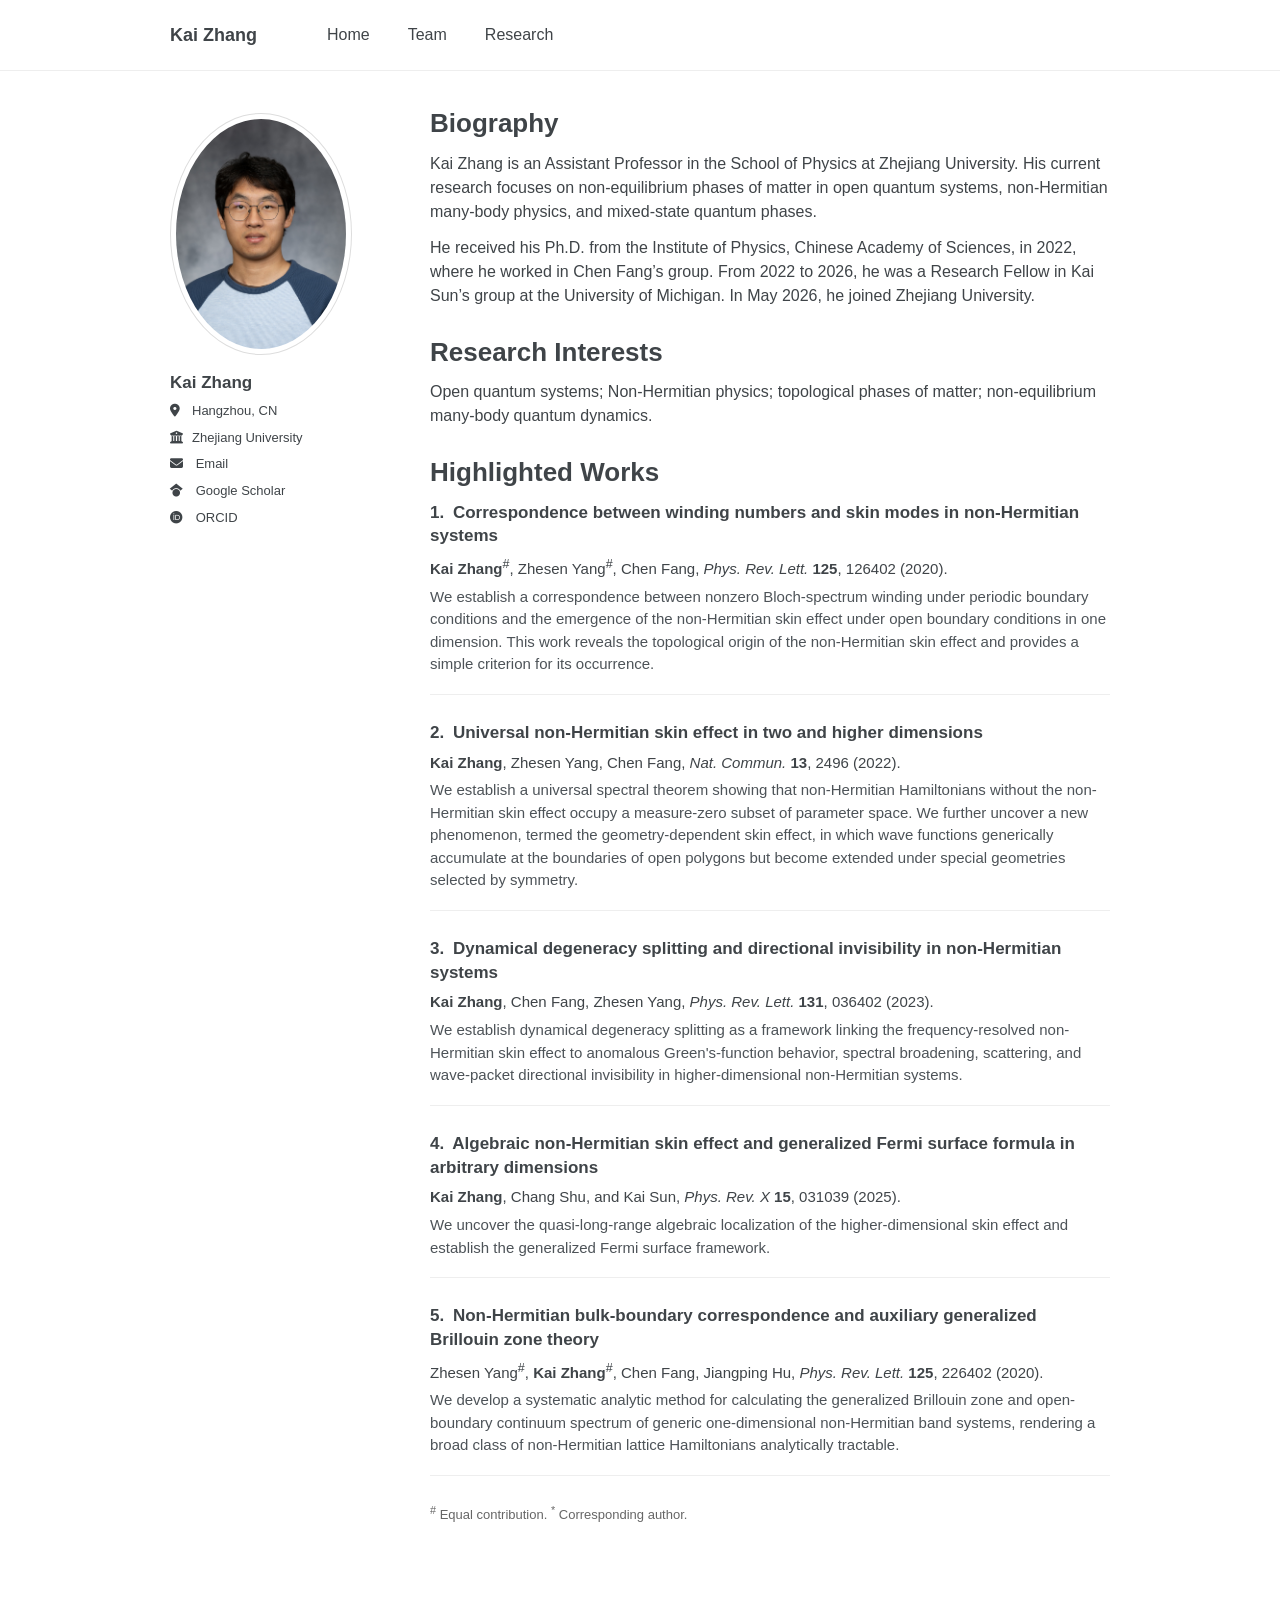
==== commit b3d5a88b: "Update index.html" ====
--- a/index.html
+++ b/index.html
@@ -62,7 +62,7 @@
 <h1>Biography</h1>
 
 <p>
-  Kai Zhang is an Assistant Professor in the School of Physics at Zhejiang University. His current research focuses on nonequilibrium phases of matter in open quantum systems, non-Hermitian many-body physics, and mixed-state quantum phases.        
+  Kai Zhang is an Assistant Professor in the School of Physics at Zhejiang University. His current research focuses on non-equilibrium phases of matter in open quantum systems, non-Hermitian many-body physics, and mixed-state quantum phases.        
 </p> 
 
 <p>
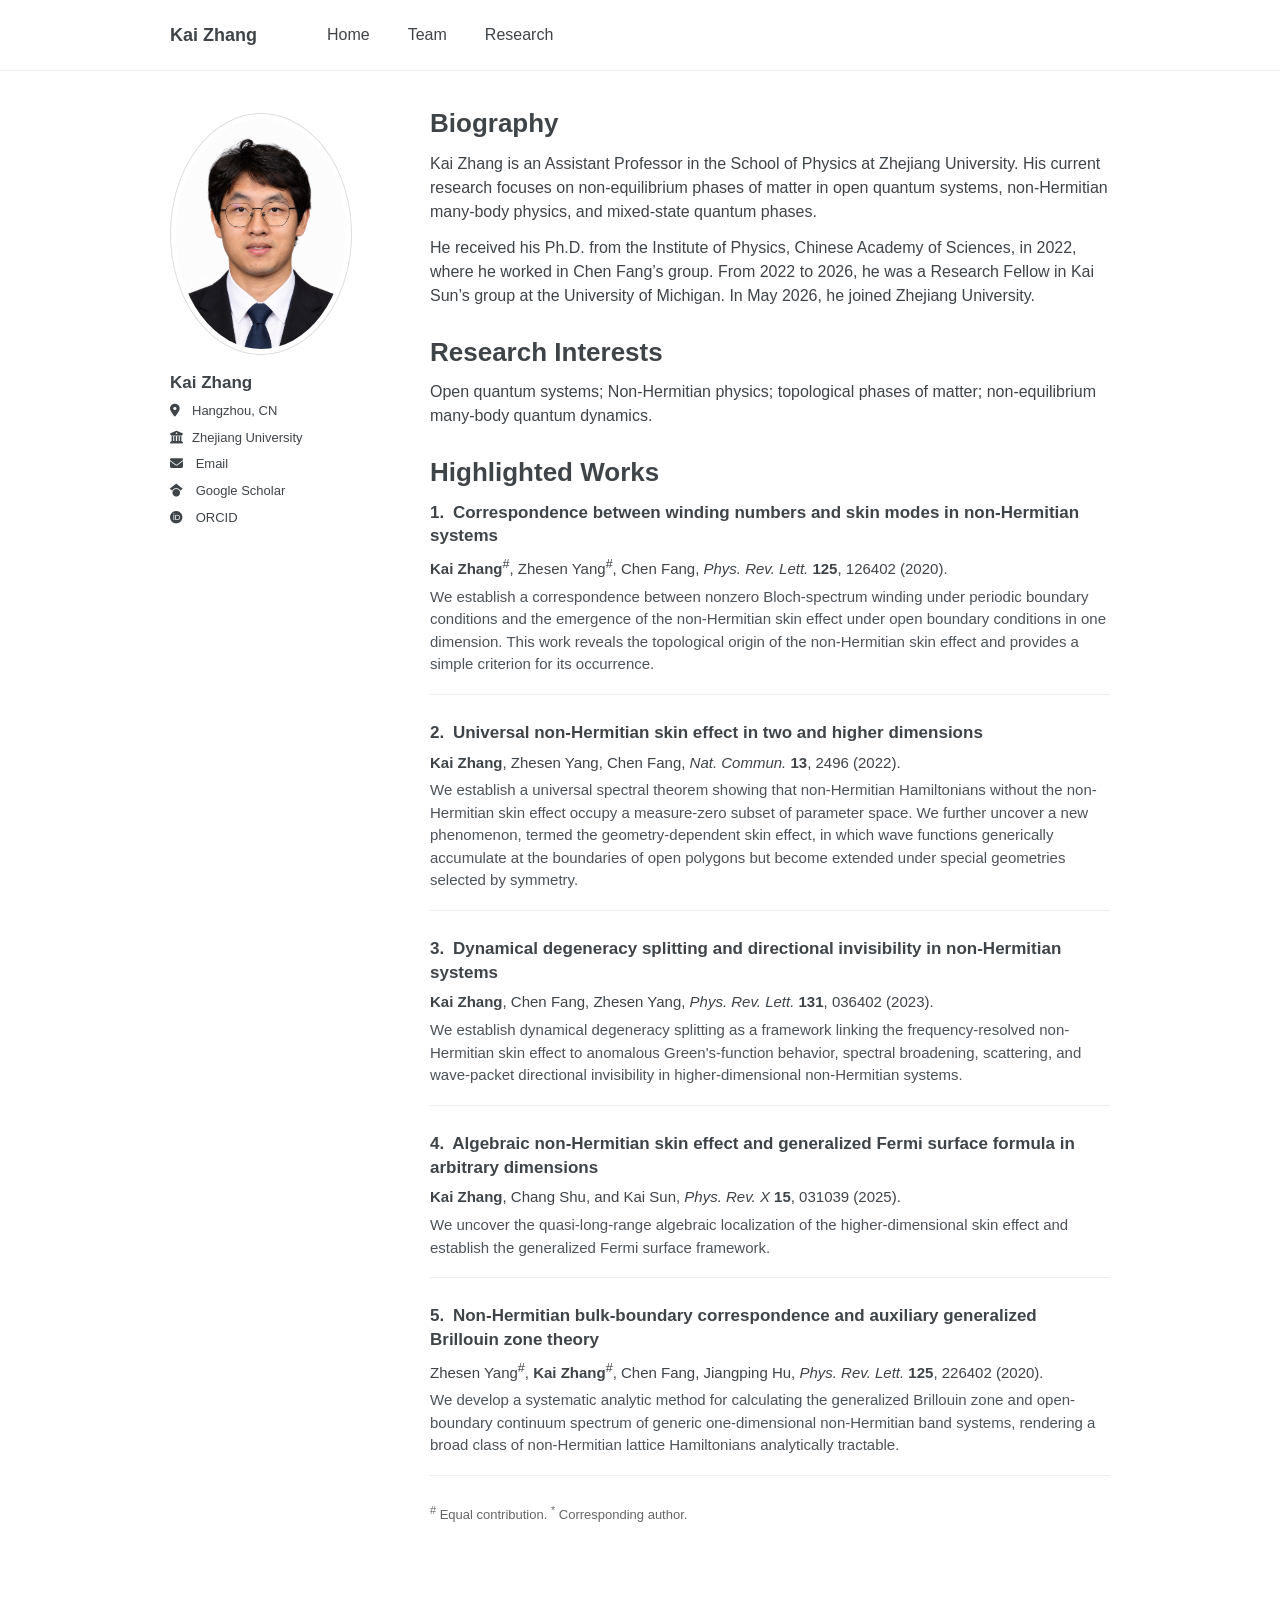
==== commit f35ea0a1: "Update index.html" ====
--- a/index.html
+++ b/index.html
@@ -24,7 +24,7 @@
   <main class="site-container home-grid">
 
     <aside class="sidebar">
-      <img src="kai.jpg" alt="Kai Zhang" class="profile-photo">
+      <img src="kai.png" alt="Kai Zhang" class="profile-photo">
 
       <h2>Kai Zhang</h2>
 
